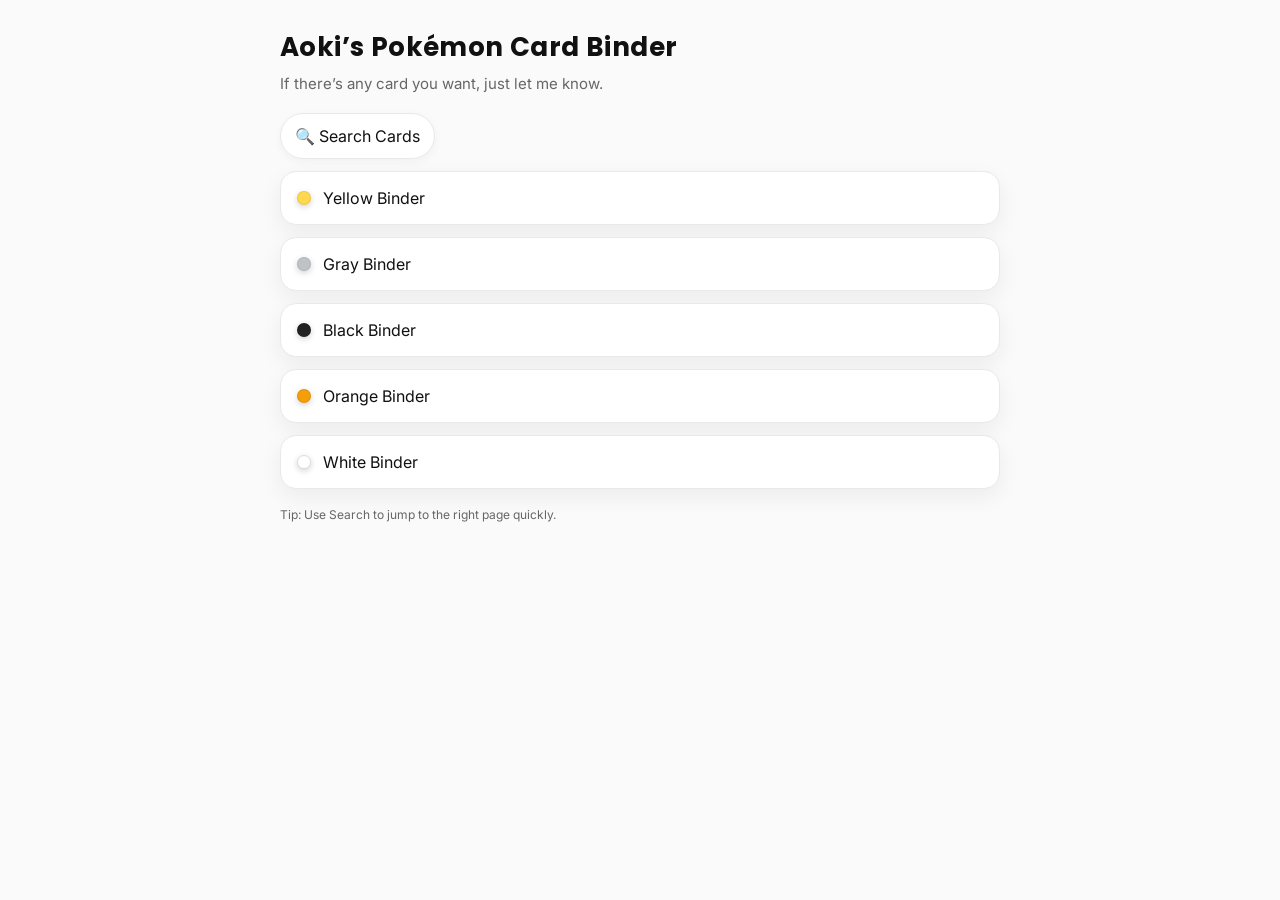
==== index.html @ 3c7e35cd "index.html を更新" ====
<!DOCTYPE html>
<html>
<head>
  <meta charset="utf-8">
  <meta name="viewport" content="width=device-width, initial-scale=1">
  <title>Aoki’s Pokémon Card Binder</title>
  <link rel="stylesheet" href="style.css">
</head>

<body>
  <div class="container">

    <div class="header">
      <h1 class="brand">Aoki’s Pokémon Card Binder</h1>
      <p class="sub">If there’s any card you want, just let me know.</p>
    </div>

    <div class="nav">
      <a class="btn" href="search.html">🔍 Search Cards</a>
    </div>

    <div class="list">
      <a href="yellow.html"><span class="dot" style="background:#FFD84D"></span>Yellow Binder</a>
      <a href="gray.html"><span class="dot" style="background:#BFC3C8"></span>Gray Binder</a>
      <a href="black.html"><span class="dot" style="background:#222"></span>Black Binder</a>
      <a href="orange.html"><span class="dot" style="background:#F59E0B"></span>Orange Binder</a>
      <a href="white.html"><span class="dot" style="background:#FFF; border:1px solid #ddd"></span>White Binder</a>
    </div>

    <div class="footerhint">Tip: Use Search to jump to the right page quickly.</div>

  </div>
</body>
</html>
---- style.css ----
@import url('https://fonts.googleapis.com/css2?family=Poppins:wght@600&family=Inter:wght@400;500&display=swap');

:root{
  --bg:#fafafa;
  --card:#ffffff;
  --text:#111;
  --muted:#666;
  --line:#e9e9e9;
  --shadow:0 8px 22px rgba(0,0,0,.06);
  --radius:16px;
}

*{ box-sizing:border-box; }
html,body{ margin:0; padding:0; }
body{
  font-family:'Inter', system-ui, -apple-system, sans-serif;
  background:var(--bg);
  color:var(--text);
  padding:18px;
}

.container{
  max-width:720px;
  margin:0 auto;
}

.header{
  margin:10px 0 18px;
}
.brand{
  font-family:'Poppins', sans-serif;
  font-size:26px;
  letter-spacing:.4px;
  margin:0 0 6px;
}
.sub{
  margin:0;
  color:var(--muted);
  line-height:1.45;
  font-size:15px;
}

.nav{
  display:flex;
  gap:10px;
  margin:14px 0 8px;
  flex-wrap:wrap;
}
.btn{
  display:inline-flex;
  align-items:center;
  gap:10px;
  padding:12px 14px;
  border:1px solid var(--line);
  background:var(--card);
  border-radius:999px;
  text-decoration:none;
  color:var(--text);
  box-shadow:0 3px 10px rgba(0,0,0,.04);
}
.btn:active{ transform:translateY(1px); }

.list a{
  display:flex;
  align-items:center;
  gap:12px;
  padding:16px;
  margin:12px 0;
  background:var(--card);
  border-radius:var(--radius);
  text-decoration:none;
  color:var(--text);
  border:1px solid var(--line);
  box-shadow:var(--shadow);
  transition:.15s;
}
.list a:hover{ transform:translateY(-2px); }

.dot{
  width:14px;
  height:14px;
  border-radius:50%;
  box-shadow:0 2px 6px rgba(0,0,0,.18);
  border:1px solid rgba(0,0,0,.08);
  flex:none;
}

.gallery{
  display:grid;
  gap:12px;
}

.card{
  background:var(--card);
  border:1px solid var(--line);
  border-radius:var(--radius);
  box-shadow:var(--shadow);
  overflow:hidden;
}
.card img{
  width:100%;
  display:block;
}
.card .meta{
  padding:10px 12px 12px;
  color:var(--muted);
  font-size:13px;
  line-height:1.4;
}

.searchbox{
  width:100%;
  padding:14px 14px;
  font-size:16px;
  border-radius:14px;
  border:1px solid var(--line);
  background:#fff;
  outline:none;
  box-shadow:0 3px 12px rgba(0,0,0,.04);
}
.searchbox:focus{
  border-color:#cfd6ff;
  box-shadow:0 0 0 4px rgba(99,102,241,.12);
}

.smalltitle{
  font-family:'Poppins', sans-serif;
  margin:16px 0 12px;
  font-size:18px;
}

.footerhint{
  margin-top:18px;
  color:var(--muted);
  font-size:12px;
}
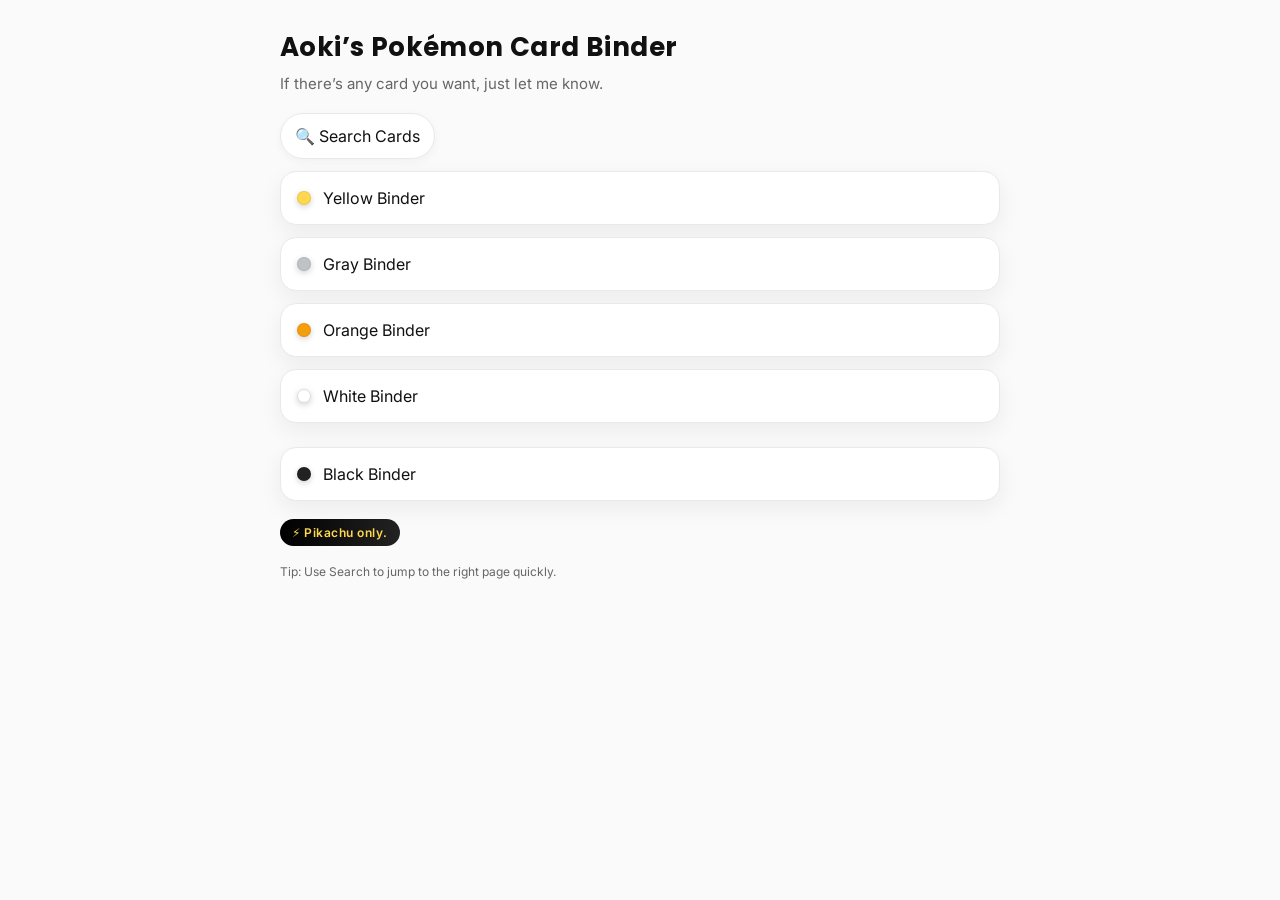
==== commit f2d76832: "Update index.html" ====
--- a/index.html
+++ b/index.html
@@ -5,6 +5,26 @@
   <meta name="viewport" content="width=device-width, initial-scale=1">
   <title>Aoki’s Pokémon Card Binder</title>
   <link rel="stylesheet" href="style.css">
+
+  <style>
+  /* Black Binder special note */
+  .black-wrapper{
+    display:flex;
+    flex-direction:column;
+    gap:6px;
+  }
+
+  .note-black{
+    padding:6px 12px;
+    border-radius:999px;
+    background:linear-gradient(90deg,#000,#222);
+    color:#FFD84D;
+    font-size:12px;
+    font-weight:600;
+    letter-spacing:0.5px;
+    width:fit-content;
+  }
+  </style>
 </head>
 
 <body>
@@ -22,13 +42,21 @@
     <div class="list">
       <a href="yellow.html"><span class="dot" style="background:#FFD84D"></span>Yellow Binder</a>
       <a href="gray.html"><span class="dot" style="background:#BFC3C8"></span>Gray Binder</a>
-      <a href="black.html"><span class="dot" style="background:#222"></span>Black Binder</a>
       <a href="orange.html"><span class="dot" style="background:#F59E0B"></span>Orange Binder</a>
       <a href="white.html"><span class="dot" style="background:#FFF; border:1px solid #ddd"></span>White Binder</a>
+
+      <!-- Black Binder with special label -->
+      <div class="black-wrapper">
+        <a href="black.html">
+          <span class="dot" style="background:#222"></span>Black Binder
+        </a>
+        <div class="note-black">⚡ Pikachu only.</div>
+      </div>
+
     </div>
 
     <div class="footerhint">Tip: Use Search to jump to the right page quickly.</div>
 
   </div>
 </body>
-</html>+</html>
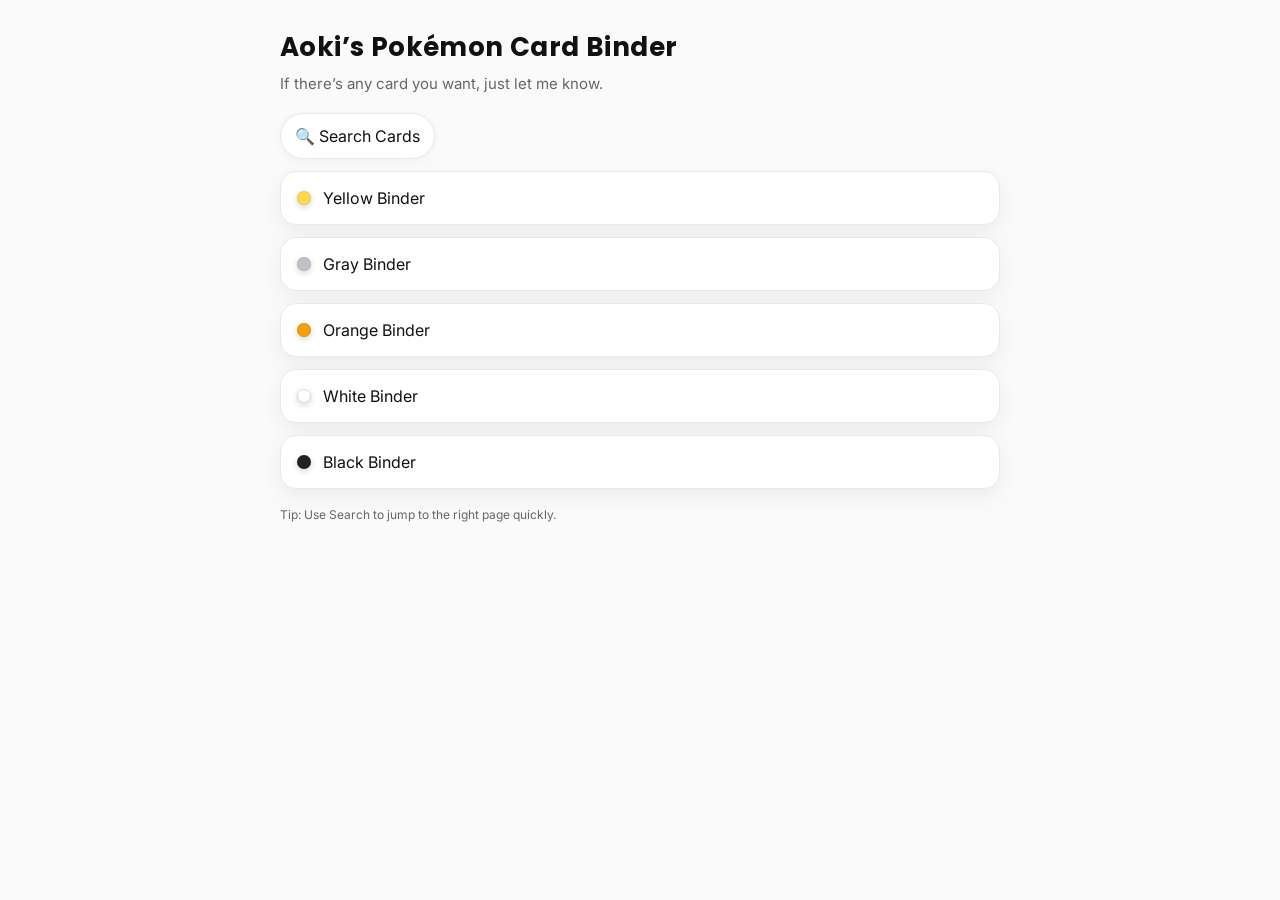
==== commit 7bfe29cf: "Refactor Black Binder section in index.html Removed inline styles and special note for Black Binder." ====
--- a/index.html
+++ b/index.html
@@ -5,26 +5,6 @@
   <meta name="viewport" content="width=device-width, initial-scale=1">
   <title>Aoki’s Pokémon Card Binder</title>
   <link rel="stylesheet" href="style.css">
-
-  <style>
-  /* Black Binder special note */
-  .black-wrapper{
-    display:flex;
-    flex-direction:column;
-    gap:6px;
-  }
-
-  .note-black{
-    padding:6px 12px;
-    border-radius:999px;
-    background:linear-gradient(90deg,#000,#222);
-    color:#FFD84D;
-    font-size:12px;
-    font-weight:600;
-    letter-spacing:0.5px;
-    width:fit-content;
-  }
-  </style>
 </head>
 
 <body>
@@ -44,15 +24,7 @@
       <a href="gray.html"><span class="dot" style="background:#BFC3C8"></span>Gray Binder</a>
       <a href="orange.html"><span class="dot" style="background:#F59E0B"></span>Orange Binder</a>
       <a href="white.html"><span class="dot" style="background:#FFF; border:1px solid #ddd"></span>White Binder</a>
-
-      <!-- Black Binder with special label -->
-      <div class="black-wrapper">
-        <a href="black.html">
-          <span class="dot" style="background:#222"></span>Black Binder
-        </a>
-        <div class="note-black">⚡ Pikachu only.</div>
-      </div>
-
+      <a href="black.html"><span class="dot" style="background:#222"></span>Black Binder</a>
     </div>
 
     <div class="footerhint">Tip: Use Search to jump to the right page quickly.</div>
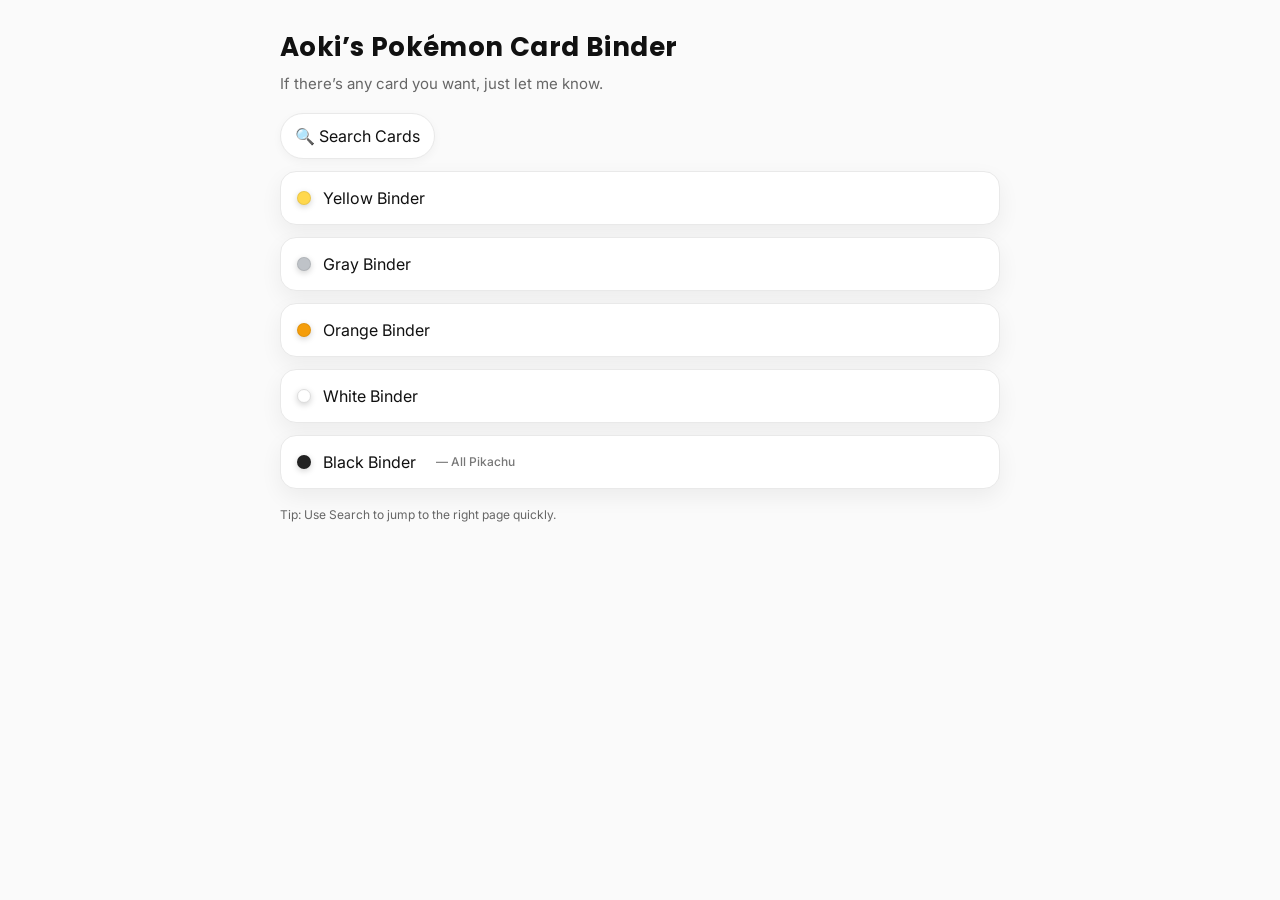
==== commit 35072def: "Update index.html" ====
--- a/index.html
+++ b/index.html
@@ -5,6 +5,16 @@
   <meta name="viewport" content="width=device-width, initial-scale=1">
   <title>Aoki’s Pokémon Card Binder</title>
   <link rel="stylesheet" href="style.css">
+
+  <style>
+    /* small inline note */
+    .note{
+      font-size:12px;
+      color:#777;
+      font-weight:500;
+      margin-left:8px;
+    }
+  </style>
 </head>
 
 <body>
@@ -24,7 +34,11 @@
       <a href="gray.html"><span class="dot" style="background:#BFC3C8"></span>Gray Binder</a>
       <a href="orange.html"><span class="dot" style="background:#F59E0B"></span>Orange Binder</a>
       <a href="white.html"><span class="dot" style="background:#FFF; border:1px solid #ddd"></span>White Binder</a>
-      <a href="black.html"><span class="dot" style="background:#222"></span>Black Binder</a>
+
+      <a href="black.html">
+        <span class="dot" style="background:#222"></span>
+        Black Binder <span class="note">— All Pikachu</span>
+      </a>
     </div>
 
     <div class="footerhint">Tip: Use Search to jump to the right page quickly.</div>
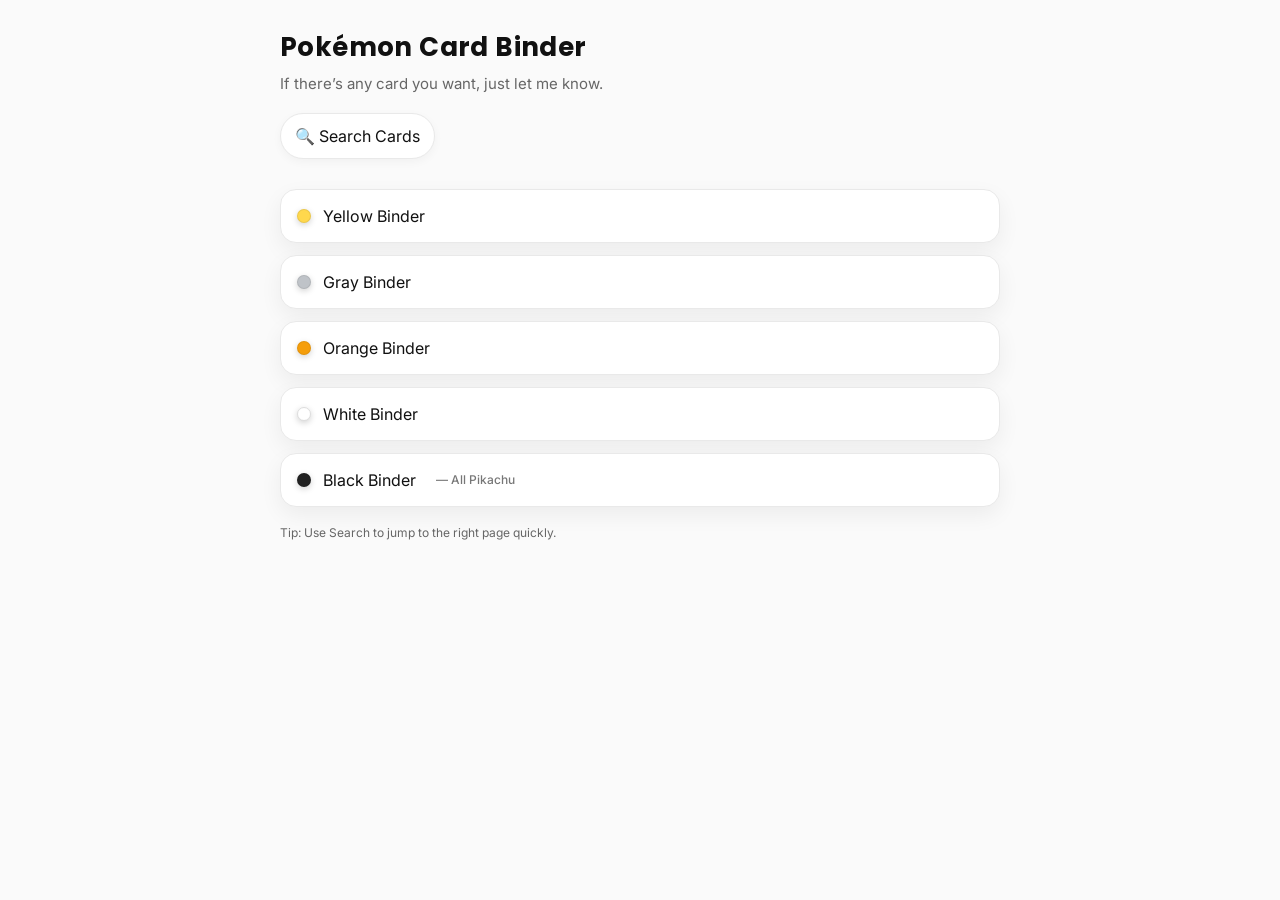
==== commit 120c917c: "Update title and header for Pokémon Card Binder" ====
--- a/index.html
+++ b/index.html
@@ -3,7 +3,7 @@
 <head>
   <meta charset="utf-8">
   <meta name="viewport" content="width=device-width, initial-scale=1">
-  <title>Aoki’s Pokémon Card Binder</title>
+  <title>Pokémon Card Binder</title>
   <link rel="stylesheet" href="style.css">
 
   <style>
@@ -21,7 +21,7 @@
   <div class="container">
 
     <div class="header">
-      <h1 class="brand">Aoki’s Pokémon Card Binder</h1>
+      <h1 class="brand">Pokémon Card Binder</h1>
       <p class="sub">If there’s any card you want, just let me know.</p>
     </div>
 
--- a/style.css
+++ b/style.css
@@ -133,4 +133,8 @@
   margin-top:18px;
   color:var(--muted);
   font-size:12px;
-}+}
+
+.nav{
+  margin-bottom: 30px;
+}
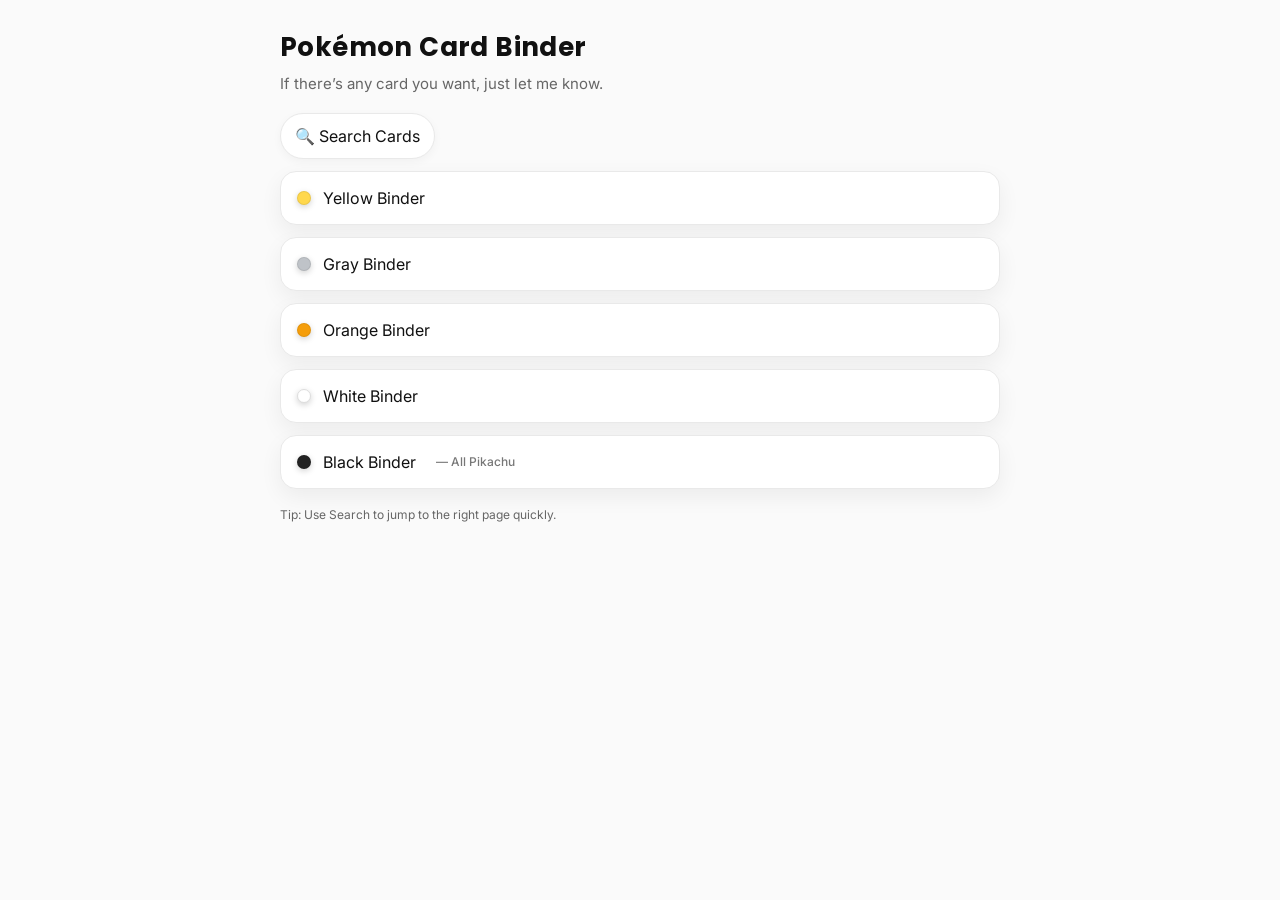
==== commit f943a39e: "index.html を更新" ====
--- a/index.html
+++ b/index.html
@@ -1,6 +1,17 @@
 <!DOCTYPE html>
 <html>
 <head>
+  
+  <!-- Google tag (gtag.js) -->
+<script async src="https://www.googletagmanager.com/gtag/js?id=G-FQJ32PYV9G"></script>
+<script>
+  window.dataLayer = window.dataLayer || [];
+  function gtag(){dataLayer.push(arguments);}
+  gtag('js', new Date());
+
+  gtag('config', 'G-FQJ32PYV9G');
+</script>
+
   <meta charset="utf-8">
   <meta name="viewport" content="width=device-width, initial-scale=1">
   <title>Pokémon Card Binder</title>
--- a/style.css
+++ b/style.css
@@ -134,7 +134,3 @@
   color:var(--muted);
   font-size:12px;
 }
-
-.nav{
-  margin-bottom: 30px;
-}
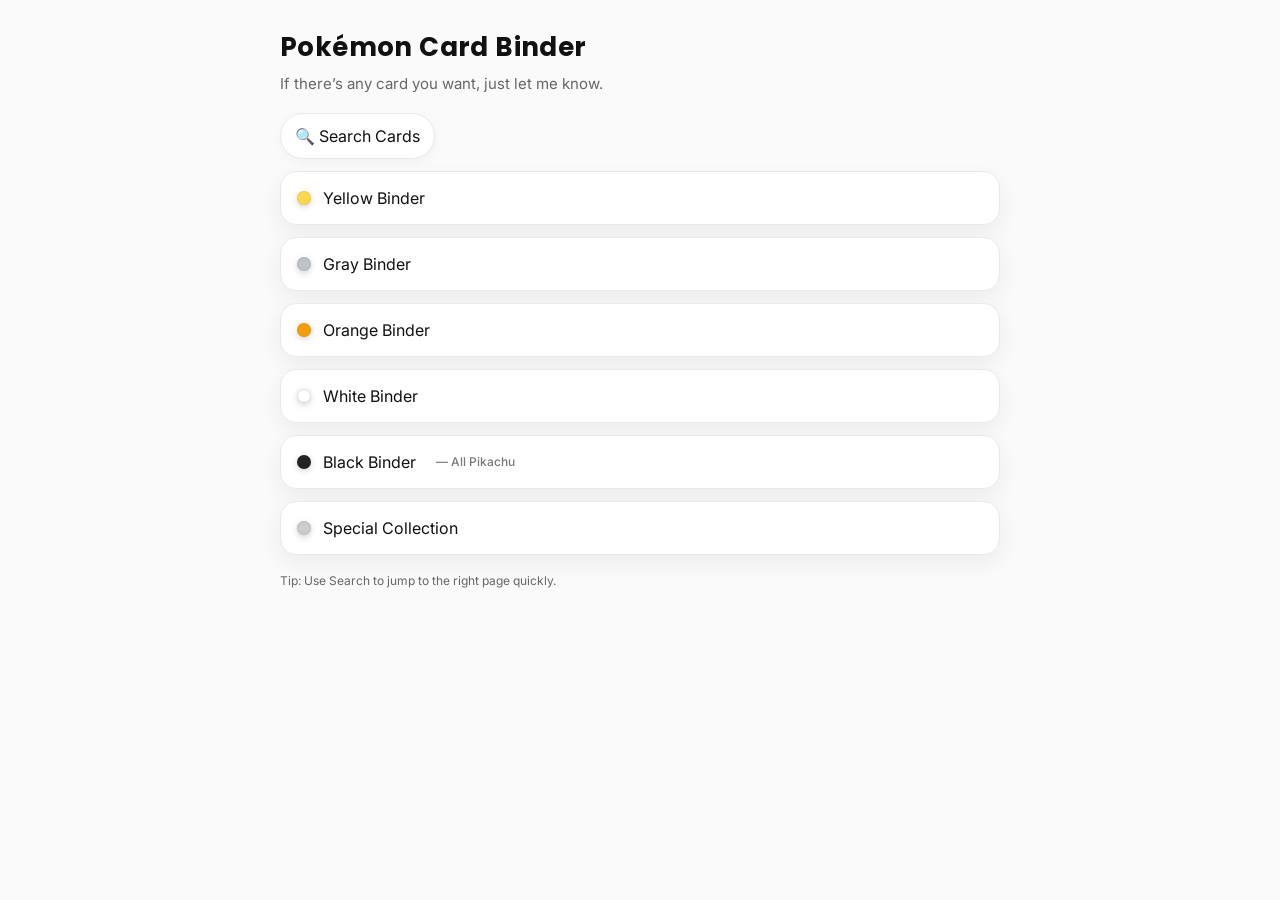
==== commit 0df16142: "index.html を更新" ====
--- a/index.html
+++ b/index.html
@@ -50,6 +50,11 @@
         <span class="dot" style="background:#222"></span>
         Black Binder <span class="note">— All Pikachu</span>
       </a>
+      <a href="extras.html">
+  <span class="dot" style="background:#ccc"></span>
+  Special Collection
+</a>
+
     </div>
 
     <div class="footerhint">Tip: Use Search to jump to the right page quickly.</div>
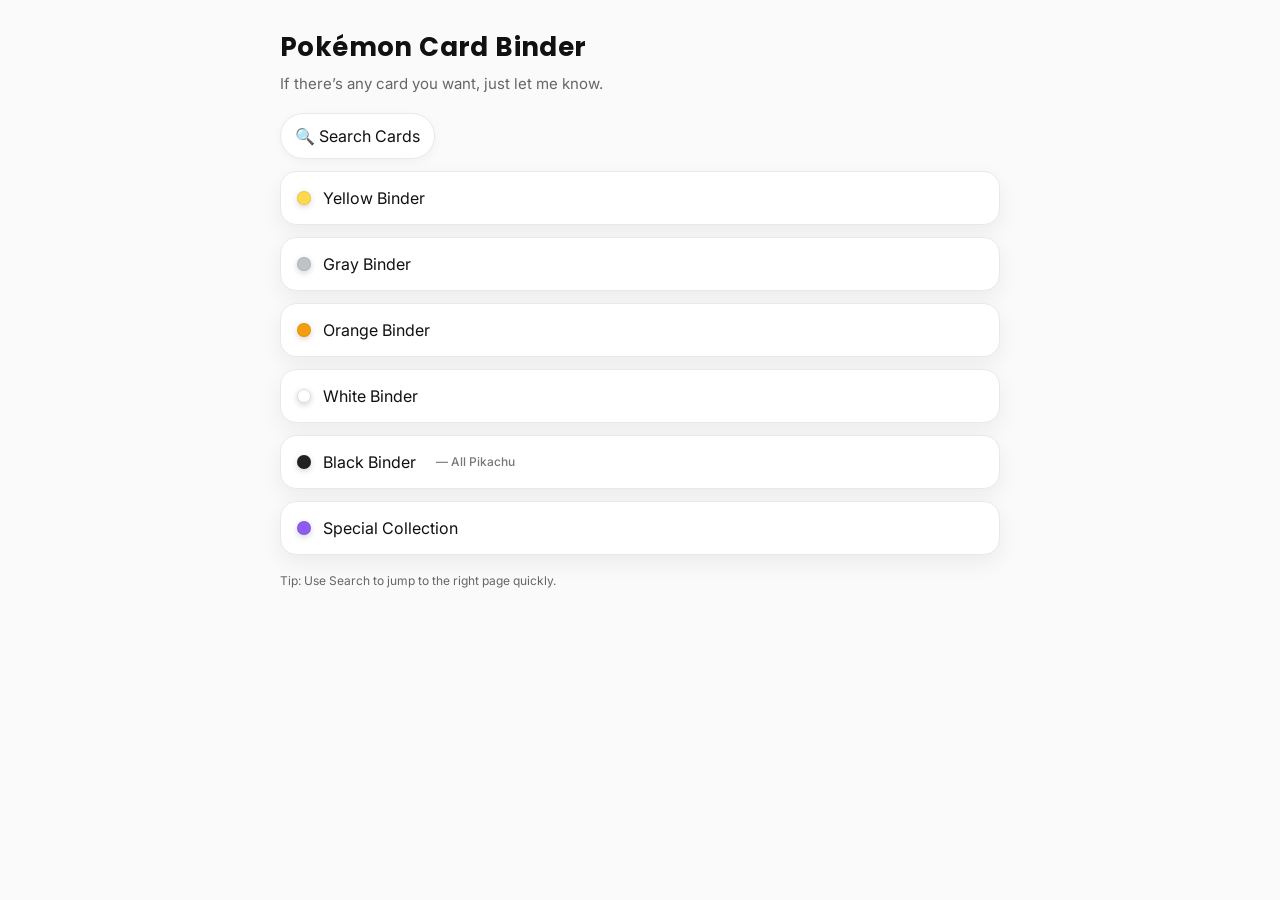
==== commit febdbb07: "index.html を更新" ====
--- a/index.html
+++ b/index.html
@@ -51,7 +51,7 @@
         Black Binder <span class="note">— All Pikachu</span>
       </a>
       <a href="extras.html">
-  <span class="dot" style="background:#ccc"></span>
+  <span class="dot" style="background:#8B5CF6"></span>
   Special Collection
 </a>
 
